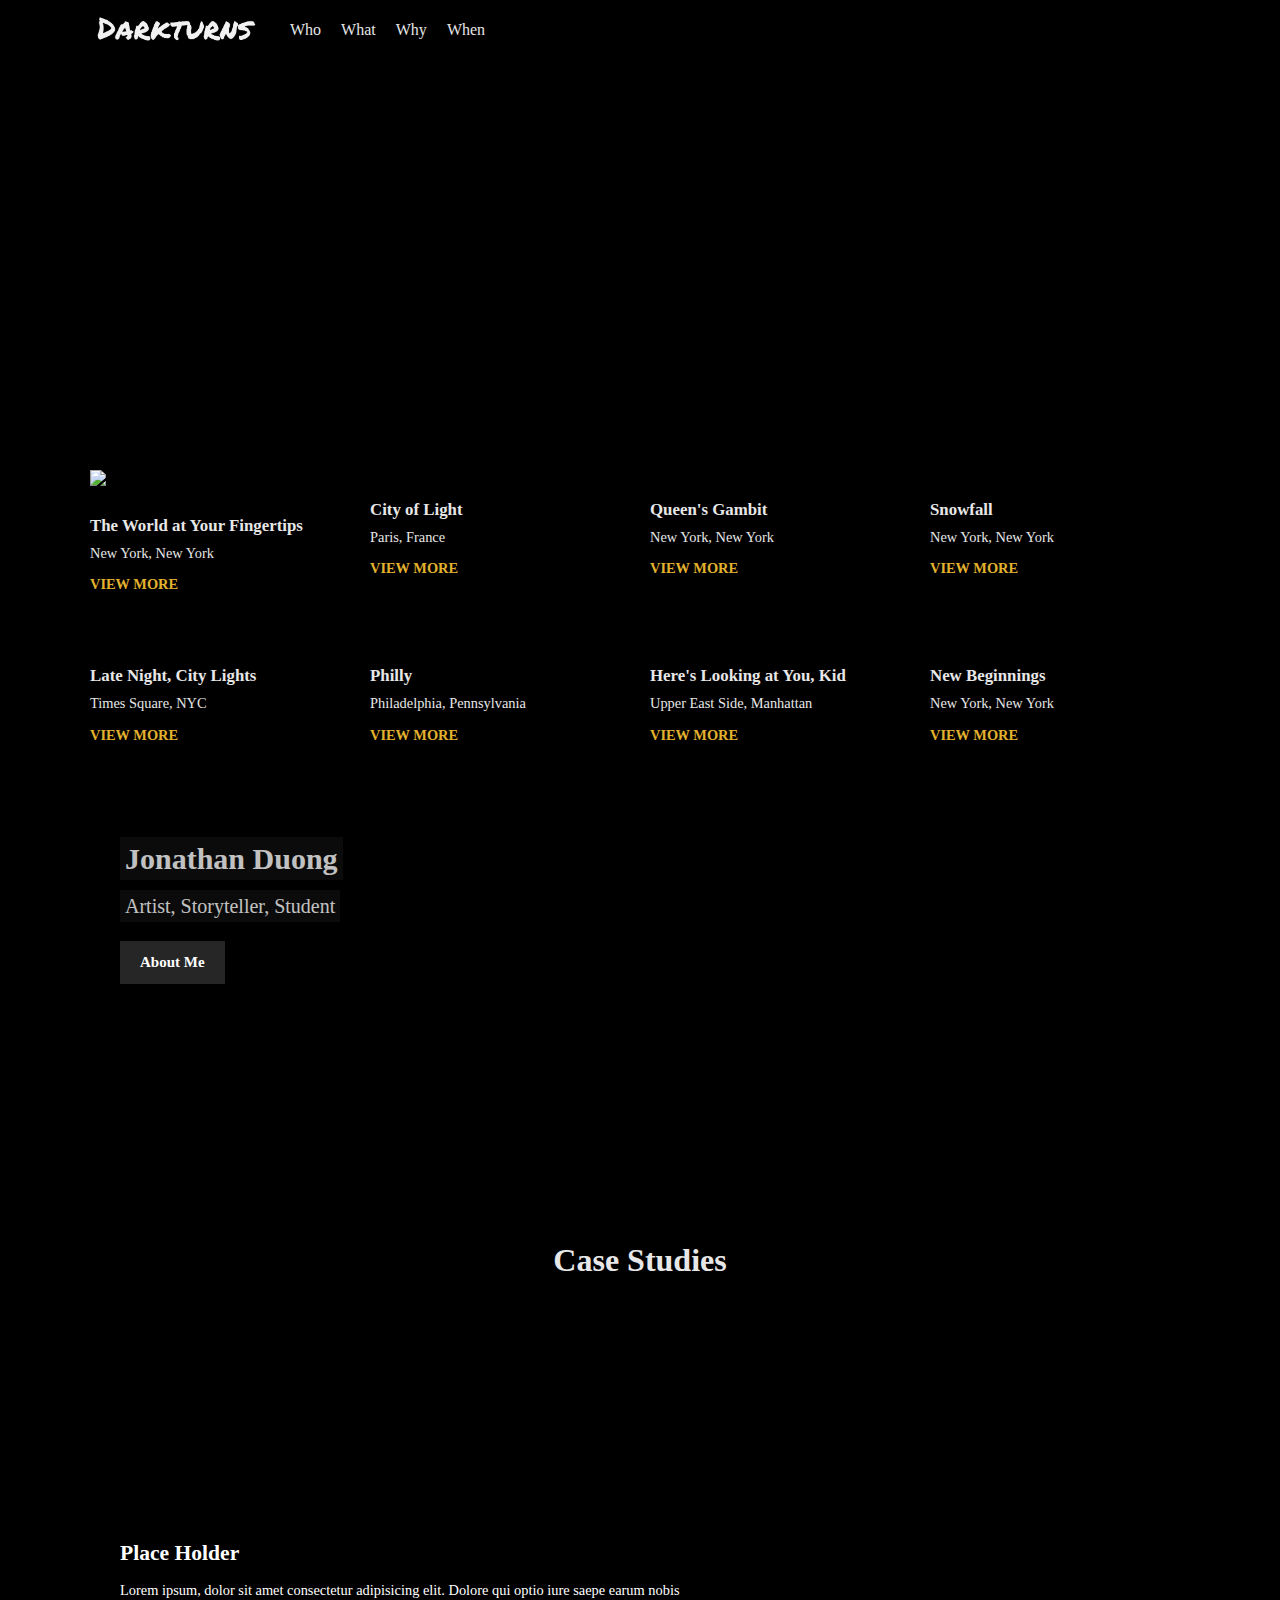
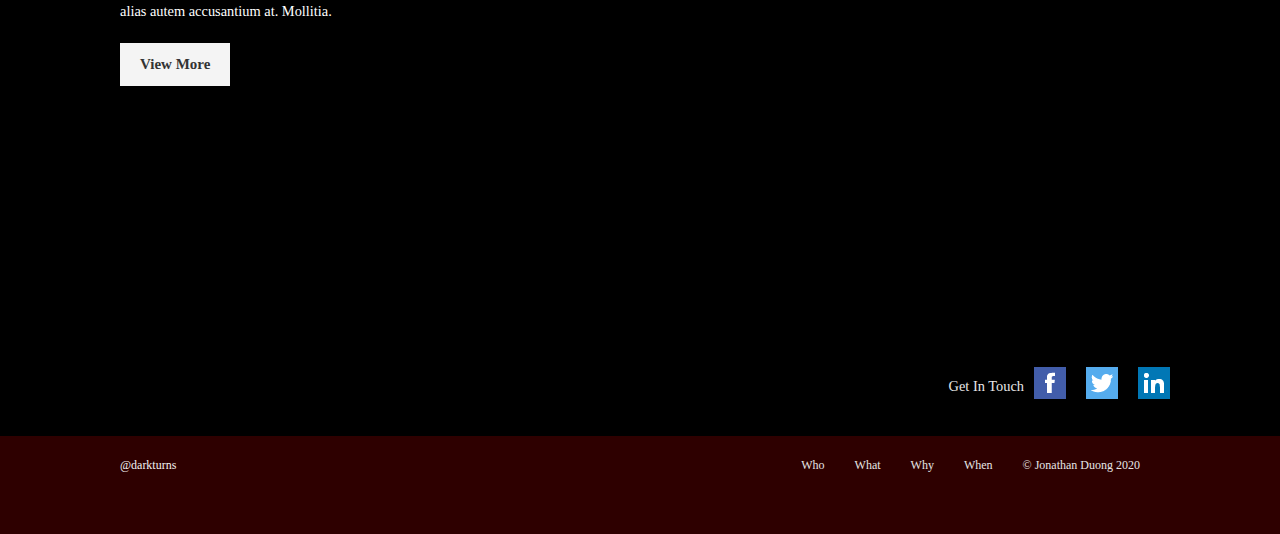
==== 1.4/index.html @ a40953c5 "Add files via upload" ====
<!DOCTYPE html>
<html lang="en">
<head>
    <!-- Please if there's a god this code will work. -->
    <meta charset="UTF-8">
    <meta name="viewport" content="width=device-width, initial-scale=1.0">
    <meta http-equiv="X-UA-Compatible" content="ie=edge">
    <meta name="viewport" content="width=device-width, initial-scale=1">
    <link rel="stylesheet" href="https://cdnjs.cloudflare.com/ajax/libs/font-awesome/5.12.1/css/all.min.css" integrity="sha256-mmgLkCYLUQbXn0B1SRqzHar6dCnv9oZFPEC1g1cwlkk=" crossorigin="anonymous" />
    <link rel="stylesheet" href="style.css">
    <link rel="stylesheet" href="https://use.typekit.net/cth2eto.css">
    <title>Portfolio | Jonathan Duong</title>
</head>
<body>
    <div class="menu-btn">
        <i class="fas fa-bars fa fa-2x"></i>
    </div>

    <div class="container">
        <!--Nav-->
        <nav class="main-nav">
            <img src="./images/logowhite.png" alt="Darkturns Logo" class="logo">

            <ul class="main-menu">
                <li id="menuWho"><a href="#">Who</a></li>
                <li><a href="./src/what.html">What</a></li>
                <li><a href="#">Why</a></li>
                <li><a href="#">When</a></li>
            </ul>

            <ul class="right-menu">
                <!--<li>
                    <a href="">
                        <i class="fas fa-search fa"></i>
                    </a>
                </li>-->
                <a href="https://www.instagram.com/darkturns/">
                    <i class="fab fa-instagram fa-2x"></i>
                </a>
            </ul>
        </nav>

        <!-- <div id="landing-area">
            <div id="box-left">
                <img src="./jpeg/whatIage1.jpg" class="whatImage">
            </div>
            <div id="box-right">
                <img src="./jpeg/whatImage3.jpg" class="whatImage">
            </div>
            <div id="box-3">
                <img src="./jpeg/whatImage6.jpg" class="whatImage">
            </div>
            <div id="box-4">
                <img src="./jpeg/whatImage5.jpg" class="whatImage">
            </div>
        </div> -->

        <!-- Showcase -->
        <header class="showcase">

        </header>

        <!-- Home Cards 1 -->
        <section class="home-cards">
            <div id="img1">
                <img src="./jpeg/cameron1.jpg"/>
                <h3>The World at Your Fingertips</h3>
                <p>
                    New York, New York
                </p>
                <a href="./src/world_at_your.html">View More <i class="fas fa-chevron-right"></i></a>
            </div>
            <div id="img2">
                <img src="./jpeg/parisnight1.jpg" alt="" />
                <h3>City of Light</h3>
                <p>
                    Paris, France
                </p>
                <a href="./src/city_of_light.html">View More <i class="fas fa-chevron-right"></i></a>
            </div>
            <div id="img3">
                <img src="./jpeg/card.jpg" alt="" />
                <h3>Queen's Gambit</h3>
                <p>
                    New York, New York
                </p>
                <a href="./src/queens_gambit.html">View More <i class="fas fa-chevron-right"></i></a>
            </div>
            <div id="img4">
                <img src="./jpeg/firststorm1.jpeg" alt="" />
                <h3>Snowfall</h3>
                <p>
                    New York, New York
                </p>
                <a href="./src/snowFall.html">View More <i class="fas fa-chevron-right"></i></a>
            </div>
        </section>

        <div id="opacityBackground" class="hidden"></div>
        <div id="modal" class="hidden">
            <ul id="modal_content">
                <div>
                    <img id="modal_image" src="./jpeg/profilecard.jpg" alt="">
                </div>
                <div id="modal_words_vertical_center">
                    <li class="modal_words">Creator</li>
                    <li class="modal_words">Dreamer</li>
                    <li class="modal_words">Problem Solver</li>
                    <li class="modal_words">Storyteller</li>
                    <li class="modal_words">Designer</li>
                </div>
            </ul>
            <div id="modal_bottom_layer">
                <img src="./jpeg/about-me-profile1.jpg" alt="">
            </div>
            <div id="modal_bottom_text">
                <ul>
                    <li>Create</li>
                    <li>Dream</li>
                    <li>Solve</li>
                    <li>Share</li>
                    <li>Design</li>
                </ul>
            </div>
            <div id="modal_bottom_i">
                <p>i</p>
            </div>
        </div>
        

        <!-- Home cards 2 -->
        <section class="home-cards">
                <div id="img5">
                    <img src="./jpeg/mad1.jpg" alt="" />
                    <h3>Late Night, City Lights</h3>
                    <p>
                        Times Square, NYC
                    </p>
                    <a href="#">View More <i class="fas fa-chevron-right"></i></a>
                </div>
                <div id="img6">
                    <img src="./jpeg/philly.jpg" alt="" />
                    <h3>Philly</h3>
                    <p>
                        Philadelphia, Pennsylvania
                    </p>
                    <a href="#">View More <i class="fas fa-chevron-right"></i></a>
                </div>
                <div id="img7">
                    <img src="./jpeg/kate4.jpg" alt="" />
                    <h3>Here's Looking at You, Kid</h3>
                    <p>
                        Upper East Side, Manhattan
                    </p>
                    <a href="#">View More <i class="fas fa-chevron-right"></i></a>
                </div>
                <div id="img8">
                    <img src="./jpeg/nyc1.jpg" alt="" />
                    <h3>New Beginnings</h3>
                    <p>
                        New York, New York
                    </p>
                    <a href="#">View More <i class="fas fa-chevron-right"></i></a>
                </div>
      </section>
 
        <!-- Bio -->
        <section class="bio">
            <div class="content">
                <h2><span>Jonathan Duong</span></h2>
                <p><span>
                    Artist, Storyteller, Student
                </span></p>
                <a href="#" class="btn">
                    About Me <i class="fas fa-chevron-right"></i>
                </a>
            </div>
        </section>      

        <!-- Home cards 3 -->
        <h1 id="case-studies">Case Studies</h1>
        <section class="home-cards-2">
                <div id="img9">
                    <img src="./jpeg/ui2_Page_1.jpg" alt="" />
                    <div class="overlay">
                        <h3>Suzanne Collin Books</h3>
                        <p>
                            User Interface II
                        </p>
                        <a href="https://xd.adobe.com/view/22cb7058-6b7f-4873-4891-d2a2aec5b127-54fa/?fullscreen">View More <i class="fas fa-chevron-right"></i></a>
                    </div>
                </div>
                <div id="img10">
                    <img src="./jpeg/lobbyPostersThumbNail.png" alt="" />
                    <div class="overlay">   
                        <h3>IDM Lobby Posters</h3>
                        <p>
                            Side Project
                        </p>
                        <a href="https://xd.adobe.com/view/8cfb2142-ea63-4641-657f-641713c46bcf-faca/">View More <i class="fas fa-chevron-right"></i></a>
                    </div> 
                </div>
                <div id="img11">
                    <img src="./jpeg/idm231_wireframe.png" alt="" />
                    <div class="overlay">
                        <h3>Zodiac TV</h3>
                        <p>
                            Scripting Wireframe
                        </p>
                        <a href="https://xd.adobe.com/view/a0ef5895-e88b-4332-7bb0-58dbfba40f3d-d6de/?fullscreen">View More <i class="fas fa-chevron-right"></i></a>
                    </div>
                </div>
                <div id="img12">
                    <img src="./jpeg/idm221_wireframe.png" alt="" />
                    <div class="overlay">   
                        <h3>Personal Porfolio Wireframe</h3>
                        <p>
                            Web Design II
                        </p>
                        <a href="https://xd.adobe.com/view/e1a5691c-d730-4701-5e35-45d254f9e482-9794/?fullscreen">View More <i class="fas fa-chevron-right"></i></a>
                    </div> 
                </div>
                <!--<div id="img7">
                    <img src="./jpeg/kate4.jpg" alt="" />
                    <h3>Here's Looking at You, Kid</h3>
                    <p>
                        Upper East Side, Manhattan
                    </p>
                    <a href="#">View More <i class="fas fa-chevron-right"></i></a>
                </div>
                <div id="img8">
                    <img src="./jpeg/nyc1.jpg" alt="" />
                    <h3>New Beginnings</h3>
                    <p>
                        New York, New York
                    </p>
                    <a href="#">View More <i class="fas fa-chevron-right"></i></a>
                </div>-->
        </section>

      <!-- Carbon -->
      <section class="carbon dark">
          <div class="content">
              <h2>Place Holder</h2>
              <p>
                Lorem ipsum, dolor sit amet consectetur adipisicing elit. Dolore qui optio iure saepe earum nobis alias autem accusantium at. Mollitia.
              </p>
              <a href="#" class="btn">
                    View More <i class="fas fa-chevron-right"></i>
                </a>
                <!--<video poster="PATH-TO-STILL-IMAGE" autoplay="autoplay" loop="loop" controls="controls" width="640" height="360">
                    <source src="PATH-TO-VIDEO" type="video/mp4"></video>-->
          </div>

      </section>

      <!-- Follow -->

      <section class="follow">
          <p>Get In Touch</p>
          <a href="www.instagram.com/darkturns">
            <img src="./images/social-fb.png" alt="facebook">
            </a>
          <a href="www.instagram.com/darkturns">
            <img src="./images/social-twitter.png" alt="twitter">
            </a>
          <a href="www.instagram.com/darkturns">
            <img src="./images/social-linkedin.png" alt="linkedin">
            </a>
      </section>
    </div>

      <!-- Footer -->
      <footer class="footer">
          <div class="footer-inner">
              <div><i class="fas fa-globe-americas fa-2x"></i> &#64;darkturns </div>
              <ul>
                <li><a>Who</a></li>
                <li><a href="#">What</a></li>
                <li><a href="#">Why</a></li>
                <li><a href="#">When</a></li>
                <li><a href="#">&copy; Jonathan Duong 2020</a></li>
              </ul>
          </div>
      </footer>
</body>
<script src="main.js" type="text/javascript"></script>
</html>
---- 1.4/style.css ----
* {
    box-sizing: border-box;
    margin: 0;
    padding: 0;
}

@font-face {
    font-family: 'league_spartanbold';
    src: url('/leaguespartan-bold-webfont.woff') format('woff2'),
         url('/leaguespartan-bold-webfont.woff2') format('woff');
    font-weight: normal;
    font-style: normal;
}

@font-face {
    font-family: 'american_typewriter';
    src: url('/American\ Typewriter\ Regular.eot') format('eot'), 
        url('/American\ Typewriter\ Regular.eot\ 2') format('eot');
    font-weight: normal;
    font-style: normal;
}

@font-face {
    font-family: 'phosphateinlineroman';
    src: url('phosphateinline-webfont.woff2') format('woff2'),
         url('phosphateinline-webfont.woff') format('woff'),
         url('phosphateinline-webfont.ttf') format('ttf');
    font-weight: normal;
    font-style: normal;
}

body {
    font-family: futura-pt, league_spartanbold;
    background: rgb(0, 0, 0);
    color: rgb(231, 231, 231);
    font-size: .9rem;
    line-height: 1.5;
}

a {
    color: #e6e6e6;
    text-decoration: none;
}

ul {
    list-style: none;
}

.container {
    width: 90%;
    max-width: 1100px;
    margin: auto;
}

/* Nav */
.main-nav {
    display: flex;
    align-items: center;
    height: 60px;
    padding: 20px 0;
    font-size: 1rem;
    justify-content: space-between;
}

.main-nav .logo {
    width: 170px;
}

.main-nav ul {
    display: flex;
}

.main-nav ul li {
    padding: 0 10px;
}
/* hover underline spacing */
.main-nav ul li a {
    padding-bottom: 2px;
}
/* hover underline */
.main-nav ul li a:hover {
    border-bottom: 2px solid rgb(226, 178, 46);
}

.main-nav ul.main-menu {
    flex: 1;
    margin-left: 20px;
}
/* Hamburger */
.menu-btn {
    cursor: pointer;
    position: absolute;
    top: 15px;
    right: 30px;
    z-index: 2;
    display: none;
}
 /* button */
.btn {
    cursor: pointer;
    display: inline-block;
    border: 0;
    font-weight: bold;
    padding: 10px 20px;
    background: #262626;
    color: #fff;
    font-size: 15px;
}
/* button hover */
.btn:hover {
    opacity: 0.9;
}

.dark {
    color: #fff;
}

.dark .btn {
    background: #f4f4f4;
    color: #333;
}

/* Showcase */
.showcase {
    /* margin-top: 95vh; */
    width: 100%;
    height: 390px;
    background: url('./background/WD_mainBG.jpg') no-repeat center center/cover;
    display: flex;
    flex-direction: column;
    align-items: center;
    text-align: center;
    justify-content: flex-end;
    padding-bottom: 50px;
    margin-bottom: 20px;
    transition: ease-out .14s;
}

.showcase:hover {
    background: url('./background/WD_mainBG_flash.jpg') no-repeat center center/cover;
}

.showcase h2, .showcase p {
    margin-bottom: 10px;
}

.showcase .btn {
    margin-top: 20px;
}

/* Home Cards */
.home-cards {
    display: grid;
    grid-template-columns: repeat(4, 1fr);
    grid-gap: 20px;
    margin-bottom: 40px;
    z-index: 1;
}

.home-cards img, .home-cards-2 img {
    width: 100%;
    margin-bottom: 20px;
}

.home-cards h3, .home-cards-2 h3 {
    margin-bottom: 5px;
}

.home-cards a, .home-cards-2 a {
    display: inline-block;
    padding-top: 10px;
    color: rgb(226, 178, 46);
    text-transform: uppercase;
    font-weight: bold;
}

.home-cards a:hover i {
    margin-left: 10px;
}

.home-cards-2 a:hover {
    color: #e6e6e6;
}
/*
@media(min-width: 901px) {
    .home-cards-2 p {
        font-size: 2rem;
    }

    .home-cards-2 h3 {
        padding: 270px 0 0 0;
        font-size: 2rem;
    }
}

@media(max-width: 900px) {
    .home-cards-2 p {
        font-size: 2rem;
    }

    .home-cards-2 h3 {
        padding: 200px 0 0 0;
        font-size: 2rem;
    }
}*/

@media(min-width: 701px) {
    .home-cards-2 p {
        font-size: 1.5rem;
    }

    .home-cards-2 h3 {
        padding: 50px 0 0 0;
        font-size: 1.5rem;
    }
}

@media(min-width: 701px) {
    #img1, #img2, #img3, #img4, #img5, #img6, #img7, #img8, #img9, #img10, #img11, #img12 {
        -webkit-transform: scale(1);
        transform: scale(1);
        -webkit-transition: .3s ease-in-out;
        transition: .3s ease-in-out;
    }

    #img1:hover, #img2:hover, #img3:hover, #img4:hover, #img5:hover, #img6:hover, #img7:hover, #img8:hover, #img9:hover, #img10:hover, #img11:hover, #img12:hover {
        -webkit-transform: scale(1.1);
        transform: scale(1.05);
    }
    .overlay {
        background-color: rgba(0, 0, 0, 0.445);
        position: absolute;
        height: 100%;
        width: 100%;
        top: 50%;
        left: 50%;
        -webkit-transform: translate(-50%, -50%);
        -ms-transform: translate(-50%, -50%);
        transform: translate(-50%, -50%);
        text-align: center;
        opacity: 0;
    }
    
    .overlay:hover {
        opacity: 1;
    }
}

/* Home Cards 2 */
.home-cards-2 {
    display: grid;
    grid-template-columns: repeat(2, 1fr);
    grid-gap: 20px;
    margin-bottom: 40px;
    z-index: 1;
}

/* Bio */
.bio {
    height: 400px;
    width: 100%;
    background: url('./jpeg/about-me-profile5.jpg') no-repeat center center/cover;
    margin-bottom: 20px;
}

.bio .content {
    width: 40%;
    padding: 50px 0 0 30px;
    font-size: 20px;
}

.bio .content a.btn:hover {
    background: rgb(226, 178, 46);
}

.bio div.content h2 span, .bio div.content p span {
    color: #f2f2f2;
    background: #0e0e0e;
    opacity: 0.8;
    padding: 5px;
}

.bio p, .carbon p {
    margin: 10px 0 20px;
}

/* Carbon */
.carbon {
    height: 500px;
    width: 100%;
    background: url('./jpeg/pc3.jpg') no-repeat center center/cover;
}

.carbon .content {
    width: 55%;
    padding: 100px 0 0 30px;
}



h1 {
    text-align: center;
    font-size: 2rem;
    margin: 50px 0 40px 0;
}

/* Follow */

.follow {
    display: flex;
    align-items: center;
    justify-content: flex-end;
    margin: 30px 0 30px;
}
.follow * {
     margin-right: 10px; 
 }

 /* Links */
.links {
     background: #f2f2f2;
     color: #616161;
     font-size: 12px;
     padding: 35px 0;
 }

.links-inner {
     max-width: 1100px;
     margin: 0 auto;
     padding: 0 20px;
     display: grid;
     grid-template-columns: repeat(4, 1fr);
     grid-gap: 10px;
     align-items: flex-start;
     justify-content: center;
 }

.links li {
     line-height: 2.8;
 }
 /* Hover on Right-Menu */
 .fa-instagram:hover{
    color:rgb(226, 178, 46) !important;
 }

 /* Footer */
.footer {
     background: #2E0000;
     color: #f2f2f2;
     font-size: 12px;
     padding: 20px 0;
 }

.footer-inner {
     max-width: 1100px;
     margin: 0 auto;
     padding: 0 20px 0 20px;
     display: flex;
     align-items: center;
     justify-content: space-between;
 }

.footer div {
     margin-bottom: 20px;
     display: flex;
     align-items: center;
 }

.footer div i {
    margin-right: 10px;
}

.footer ul {
     display: flex;
     flex-wrap: wrap;
 }

.footer li {
     margin-right: 30px;
     margin-bottom: 20px;
 }

 @media(max-width: 700px) {
    .menu-btn {
        display: block;
    }

    .menu-btn:hover {
        opacity: 0.5;
    }

    .main-nav ul.right-menu {
        margin-right: 50px;
    }

    .main-nav ul.main-menu {
        display: block;
        position: fixed;
        top: 0;
        left: 0;
        background: rgb(17, 17, 17);
        width: 50%;
        height: 100vh;
        transform: translateX(-500px);
        border-right: rgba(204, 204, 204, 0.479) 1px solid;
        opacity: 0.9;
        padding: 30px;
        z-index: 1001;
    }

    .main-nav ul.main-menu li {
        padding: 10px;
        border-bottom: rgb(226, 178, 46) 1px solid;
        font-size: 1.8rem;
    }

    .main-nav ul.main-menu li a {
        color: rgb(236, 236, 236);
    }

    /*.main-nav ul.main-menu li:last-child {
        border-bottom: 0;
    }*/

    .main-nav ul.main-menu li:first-child {
        border-top: 0;
    }

    .main-nav ul.main-menu.show {
        transform: translateX(-20px);
    }

    .home-cards {
         grid-template-columns: repeat(2, 1fr);
    }

    .bio .content p {
         display: none;
    }

    .bio .content h2 {
         margin-bottom: 20px;
    }

    .carbon .content {
         width: 85%
    }

    .links .links-inner {
         grid-template-columns: repeat(2, 1fr);
    }
 }

 @media(max-width: 500px) {
    .home-cards, .home-cards-2 {
        grid-template-columns: 1fr;
    }

    .links .links-inner {
        grid-template-columns: 1fr;
    }

    .links .links-inner ul {
        margin-bottom: 20px;
    }
 }
/* Modal */

@media(min-width:701px) {
    #modal {
        zoom: 1.15;
        -moz-transform: scale(1.15);
        position: absolute;
        left: 0px;
        top: 0px;
        right: 0px;
        bottom: 0px;
        margin: auto;
        text-align: middle;
    }
}

@media(max-width:700px) {
    #modal {
        zoom: 0.80;
        -moz-transform: scale(0.80);
        position: absolute;
        left: 0px;
        top: 0px;
        right: 0px;
        bottom: 0px;
        margin: auto;
        text-align: middle;
    }
}

@media(max-width:500px) {
    #modal {
        zoom: 0.55;
        -moz-transform: scale(0.55);
        position: absolute;
        left: 0px;
        top: 0px;
        right: 0px;
        bottom: 0px;
        margin: auto;
        text-align: middle;
    }
}

  #modal {
    z-index: 1000;
    width: 600px;
    height: 390px;
    background-color: black;
    animation: fadeIn 1s, slideIn 1.5s linear;
    border-radius: 10px;
    box-shadow: 0px 0px 10px rgb(46, 214, 226);
  }

  #modal:hover {
    box-shadow: 0px 0px 50px rgb(46, 214, 226);
  }

  #modal_image {
    height: 390px;
    width: 100%;
    border-radius: 10px;
  }

  .modal_words {
      font-family: Phosphate; 
      text-align: center;
      font-size: 1.5rem;
  }

  #modal_words_vertical_center {
      background-color: black;
      padding: 2rem 0;
      position: absolute;
      top: 17%;
      right: 10%;
  }

    #modal_content {
        position: absolute;
        column-count: 2;
        height: 100%;
        width: 100%;
        top: 50%;
        left: 50%;
        -webkit-transform: translate(-50%, -50%);
        -ms-transform: translate(-50%, -50%);
        transform: translate(-50%, -50%);
        text-align: center;
        opacity: 1;
        z-index: 30;
    }

    #modal_content:hover {
        opacity: 0;
    }

    #modal_bottom_layer img {
        column-count: 2;
        height: 390px;
        width: 49%;
        border-radius: 10px;
    }

    #modal_bottom_text ul {
        font-family: Phosphate;
        font-size: 1.5rem;
        text-align: center;
        position: relative;
        left: 150px;
        bottom: 298px;
    }

    #modal_bottom_i p {
        font-family: american_typewriter;
        color: aqua;
        font-size: 18rem;
        text-align: center;
        position: relative;
        left: 150px;
        bottom: 600px;
        z-index: -100;
    }

  @keyframes slideIn {
    0% {
      transform: translateY(400px);
      animation-timing-function: ease-out;
    }
    60% {
      transform: translateY(-30px);
      animation-timing-function: ease-in;
    }
    80% {
      transform: translateY(10px);
      animation-timing-function: ease-out;
    }
    100% {
      transform: translateY(0px);
      animation-timing-function: ease-in;
    }
  }
  
  @keyframes fadeIn {
    0% {
      opacity: 0;
    }
    100% {
      opacity: 1;
    }
  }


.hidden {
    display: none;
}

#opacityBackground {
    cursor: pointer;
    position: fixed;
    top: 0;
    left: 0;
    z-index: 8;
    width: 100vw;
    height: 100vh;
    background-color: rgba(0, 0, 0, 0.801);
}

/* Split Box */
.whatImage {
    height: 100%;
}
#landing-area {
    position: absolute;
    margin: 0 auto;

}
#box-left {
    width: 20vw;
    height: 92vh;
    float: left;
    clip-path: polygon(0 0, calc(100% - 10vh) 0, 100% 100%, 0 100%);
    -webkit-clip-path: polygon(0 0, calc(100% - 10vh) 0, 100% 100%, 0 100%);
    margin-right: -4.2vh;
    /* background-image: url('./jpeg/whatImage1.jpg'); */
    text-align: center;
    object-fit: fill;
}
#box-right {
    width: 24.8vw;
    height: 92vh;
    float: left;
    clip-path: polygon(0 0, 100% 0, 100% 100%, calc(0% + 10vh) 100%);
    -webkit-clip-path: polygon(0 0, calc(100% - 10vh) 0, 100% 100%, calc(0% + 10vh) 100%);
    margin-left: -4.2vh;
    /* background-image: url('./jpeg/whatImage2.jpg');
    background-repeat:no-repeat; */
    text-align: center;
    object-fit: fill;
}
#box-3 {
    width: 24.8vw;
    height: 92vh;
    float: left;
    clip-path: polygon(0 0, 100% 0, 100% 100%, calc(0% + 10vh) 100%);
    -webkit-clip-path: polygon(0 0, calc(100% - 10vh) 0, 100% 100%, calc(0% + 10vh) 100%);
    margin-left: -8.4vh;
    text-align: center;
    object-fit: fill;
}
#box-4 {
    width: 20vw;
    height: 92vh;
    float: right;
    clip-path: polygon(0 0, 100% 0, 100% 100%, calc(0% + 10vh) 100%);
    -webkit-clip-path: polygon(0 0, 100% 0, 100% 100%, calc(0% + 10vh) 100%);
    margin-left: -8.4vh;
    text-align: center;
    object-fit: fill;
}

@media (max-width: 500px) {
    .showcase {
        height: 17rem;
        width: 100%;
    }
}
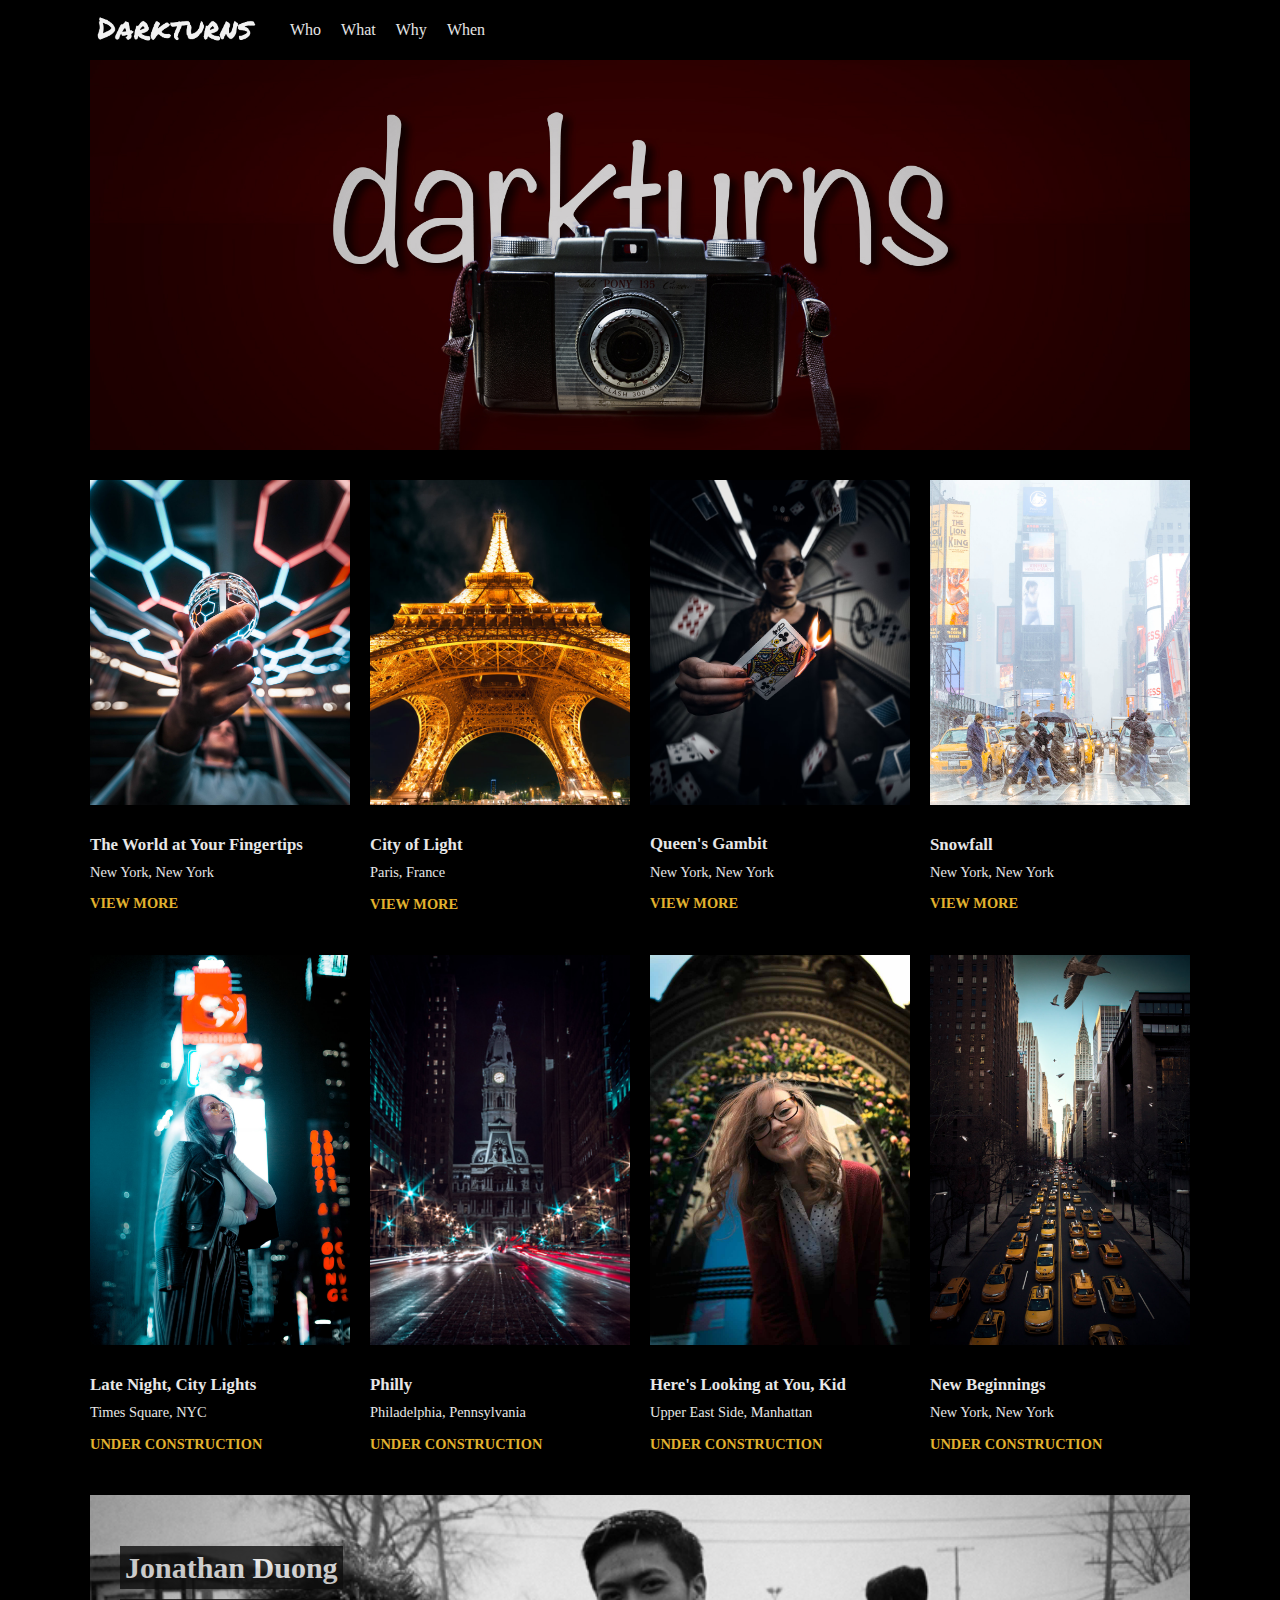
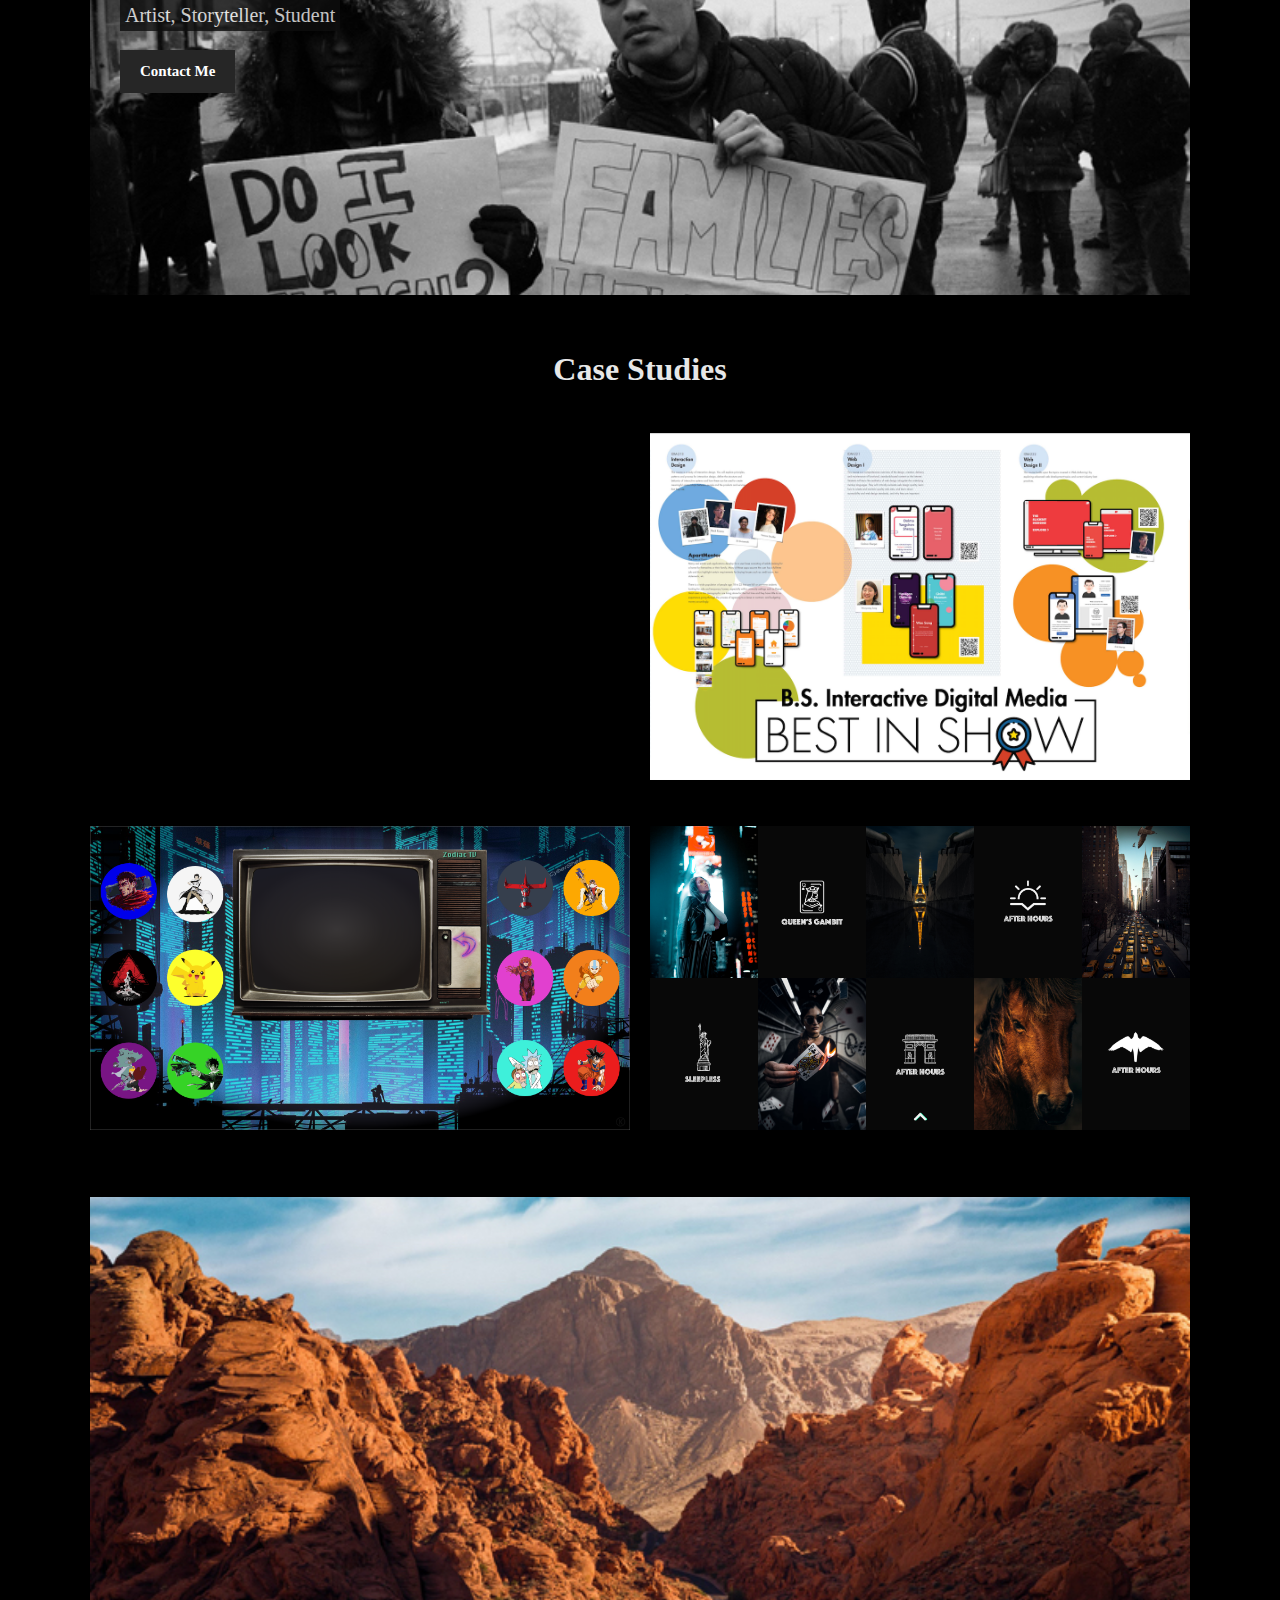
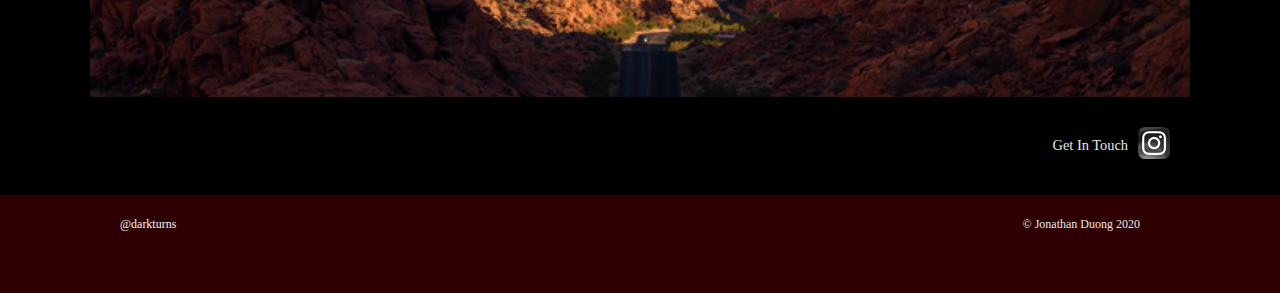
==== commit c1afa51f: "Add files via upload" ====
--- a/1.4/index.html
+++ b/1.4/index.html
@@ -1,16 +1,19 @@
 <!DOCTYPE html>
 <html lang="en">
+
 <head>
     <!-- Please if there's a god this code will work. -->
     <meta charset="UTF-8">
     <meta name="viewport" content="width=device-width, initial-scale=1.0">
     <meta http-equiv="X-UA-Compatible" content="ie=edge">
     <meta name="viewport" content="width=device-width, initial-scale=1">
-    <link rel="stylesheet" href="https://cdnjs.cloudflare.com/ajax/libs/font-awesome/5.12.1/css/all.min.css" integrity="sha256-mmgLkCYLUQbXn0B1SRqzHar6dCnv9oZFPEC1g1cwlkk=" crossorigin="anonymous" />
+    <link rel="stylesheet" href="https://cdnjs.cloudflare.com/ajax/libs/font-awesome/5.12.1/css/all.min.css"
+        integrity="sha256-mmgLkCYLUQbXn0B1SRqzHar6dCnv9oZFPEC1g1cwlkk=" crossorigin="anonymous" />
     <link rel="stylesheet" href="style.css">
     <link rel="stylesheet" href="https://use.typekit.net/cth2eto.css">
     <title>Portfolio | Jonathan Duong</title>
 </head>
+
 <body>
     <div class="menu-btn">
         <i class="fas fa-bars fa fa-2x"></i>
@@ -24,8 +27,8 @@
             <ul class="main-menu">
                 <li id="menuWho"><a href="#">Who</a></li>
                 <li><a href="./src/what.html">What</a></li>
-                <li><a href="#">Why</a></li>
-                <li><a href="#">When</a></li>
+                <li><a href="./src/why.html">Why</a></li>
+                <li><a href="./src/when.html">When</a></li>
             </ul>
 
             <ul class="right-menu">
@@ -63,7 +66,7 @@
         <!-- Home Cards 1 -->
         <section class="home-cards">
             <div id="img1">
-                <img src="./jpeg/cameron1.jpg"/>
+                <a href="./src/world_at_your.html"><img src="./jpeg/cameron1.jpg" alt="NYC subway portrait" /></a>
                 <h3>The World at Your Fingertips</h3>
                 <p>
                     New York, New York
@@ -71,7 +74,7 @@
                 <a href="./src/world_at_your.html">View More <i class="fas fa-chevron-right"></i></a>
             </div>
             <div id="img2">
-                <img src="./jpeg/parisnight1.jpg" alt="" />
+                <a href="./src/city_of_light.html"><img src="./jpeg/parisnight1.jpg" alt="paris at night" /></a>
                 <h3>City of Light</h3>
                 <p>
                     Paris, France
@@ -79,7 +82,7 @@
                 <a href="./src/city_of_light.html">View More <i class="fas fa-chevron-right"></i></a>
             </div>
             <div id="img3">
-                <img src="./jpeg/card.jpg" alt="" />
+                <a href="./src/queens_gambit.html"><img src="./jpeg/card.jpg" alt="NYC portrait, Lower Manhattan" /></a>
                 <h3>Queen's Gambit</h3>
                 <p>
                     New York, New York
@@ -87,7 +90,7 @@
                 <a href="./src/queens_gambit.html">View More <i class="fas fa-chevron-right"></i></a>
             </div>
             <div id="img4">
-                <img src="./jpeg/firststorm1.jpeg" alt="" />
+                <a href="./src/snowFall.html"><img src="./jpeg/firststorm1.jpeg" alt="NYC Snowstorm, Time Square" /></a>
                 <h3>Snowfall</h3>
                 <p>
                     New York, New York
@@ -126,101 +129,105 @@
                 <p>i</p>
             </div>
         </div>
-        
+
 
         <!-- Home cards 2 -->
         <section class="home-cards">
-                <div id="img5">
-                    <img src="./jpeg/mad1.jpg" alt="" />
-                    <h3>Late Night, City Lights</h3>
-                    <p>
-                        Times Square, NYC
-                    </p>
-                    <a href="#">View More <i class="fas fa-chevron-right"></i></a>
-                </div>
-                <div id="img6">
-                    <img src="./jpeg/philly.jpg" alt="" />
-                    <h3>Philly</h3>
-                    <p>
-                        Philadelphia, Pennsylvania
-                    </p>
-                    <a href="#">View More <i class="fas fa-chevron-right"></i></a>
-                </div>
-                <div id="img7">
-                    <img src="./jpeg/kate4.jpg" alt="" />
-                    <h3>Here's Looking at You, Kid</h3>
-                    <p>
-                        Upper East Side, Manhattan
-                    </p>
-                    <a href="#">View More <i class="fas fa-chevron-right"></i></a>
-                </div>
-                <div id="img8">
-                    <img src="./jpeg/nyc1.jpg" alt="" />
-                    <h3>New Beginnings</h3>
-                    <p>
-                        New York, New York
-                    </p>
-                    <a href="#">View More <i class="fas fa-chevron-right"></i></a>
-                </div>
-      </section>
- 
+            <div id="img5">
+                <img src="./jpeg/mad1.jpg" alt="" />
+                <h3>Late Night, City Lights</h3>
+                <p>
+                    Times Square, NYC
+                </p>
+                <a href="#">Under Construction <i class="fas fa-chevron-right"></i></a>
+            </div>
+            <div id="img6">
+                <img src="./jpeg/philly.jpg" alt="" />
+                <h3>Philly</h3>
+                <p>
+                    Philadelphia, Pennsylvania
+                </p>
+                <a href="#">Under Construction <i class="fas fa-chevron-right"></i></a>
+            </div>
+            <div id="img7">
+                <img src="./jpeg/kate4.jpg" alt="" />
+                <h3>Here's Looking at You, Kid</h3>
+                <p>
+                    Upper East Side, Manhattan
+                </p>
+                <a href="#">Under Construction <i class="fas fa-chevron-right"></i></a>
+            </div>
+            <div id="img8">
+                <img src="./jpeg/nyc1.jpg" alt="" />
+                <h3>New Beginnings</h3>
+                <p>
+                    New York, New York
+                </p>
+                <a href="#">Under Construction <i class="fas fa-chevron-right"></i></a>
+            </div>
+        </section>
+
         <!-- Bio -->
         <section class="bio">
             <div class="content">
                 <h2><span>Jonathan Duong</span></h2>
                 <p><span>
-                    Artist, Storyteller, Student
-                </span></p>
-                <a href="#" class="btn">
-                    About Me <i class="fas fa-chevron-right"></i>
+                        Artist, Storyteller, Student
+                    </span></p>
+                <a href="./src/when.html" class="btn">
+                    Contact Me <i class="fas fa-chevron-right"></i>
                 </a>
             </div>
-        </section>      
+        </section>
 
         <!-- Home cards 3 -->
         <h1 id="case-studies">Case Studies</h1>
         <section class="home-cards-2">
-                <div id="img9">
-                    <img src="./jpeg/ui2_Page_1.jpg" alt="" />
-                    <div class="overlay">
-                        <h3>Suzanne Collin Books</h3>
-                        <p>
-                            User Interface II
-                        </p>
-                        <a href="https://xd.adobe.com/view/22cb7058-6b7f-4873-4891-d2a2aec5b127-54fa/?fullscreen">View More <i class="fas fa-chevron-right"></i></a>
-                    </div>
-                </div>
-                <div id="img10">
-                    <img src="./jpeg/lobbyPostersThumbNail.png" alt="" />
-                    <div class="overlay">   
-                        <h3>IDM Lobby Posters</h3>
-                        <p>
-                            Side Project
-                        </p>
-                        <a href="https://xd.adobe.com/view/8cfb2142-ea63-4641-657f-641713c46bcf-faca/">View More <i class="fas fa-chevron-right"></i></a>
-                    </div> 
-                </div>
-                <div id="img11">
-                    <img src="./jpeg/idm231_wireframe.png" alt="" />
-                    <div class="overlay">
-                        <h3>Zodiac TV</h3>
-                        <p>
-                            Scripting Wireframe
-                        </p>
-                        <a href="https://xd.adobe.com/view/a0ef5895-e88b-4332-7bb0-58dbfba40f3d-d6de/?fullscreen">View More <i class="fas fa-chevron-right"></i></a>
-                    </div>
-                </div>
-                <div id="img12">
-                    <img src="./jpeg/idm221_wireframe.png" alt="" />
-                    <div class="overlay">   
-                        <h3>Personal Porfolio Wireframe</h3>
-                        <p>
-                            Web Design II
-                        </p>
-                        <a href="https://xd.adobe.com/view/e1a5691c-d730-4701-5e35-45d254f9e482-9794/?fullscreen">View More <i class="fas fa-chevron-right"></i></a>
-                    </div> 
-                </div>
-                <!--<div id="img7">
+            <div id="img9">
+                <img src="./jpeg/ui2_Page_1.jpg" alt="" />
+                <div class="overlay">
+                    <h3>Suzanne Collin Books</h3>
+                    <p>
+                        User Interface II
+                    </p>
+                    <a href="https://xd.adobe.com/view/22cb7058-6b7f-4873-4891-d2a2aec5b127-54fa/?fullscreen">View More
+                        <i class="fas fa-chevron-right"></i></a>
+                </div>
+            </div>
+            <div id="img10">
+                <img src="./jpeg/lobbyPostersThumbNail.png" alt="" />
+                <div class="overlay">
+                    <h3>IDM Lobby Posters</h3>
+                    <p>
+                        Side Project
+                    </p>
+                    <a href="https://xd.adobe.com/view/8cfb2142-ea63-4641-657f-641713c46bcf-faca/">View More <i
+                            class="fas fa-chevron-right"></i></a>
+                </div>
+            </div>
+            <div id="img11">
+                <img src="./jpeg/idm231_wireframe.png" alt="" />
+                <div class="overlay">
+                    <h3>Zodiac TV</h3>
+                    <p>
+                        Scripting Wireframe
+                    </p>
+                    <a href="https://xd.adobe.com/view/a0ef5895-e88b-4332-7bb0-58dbfba40f3d-d6de/?fullscreen">View More
+                        <i class="fas fa-chevron-right"></i></a>
+                </div>
+            </div>
+            <div id="img12">
+                <img src="./jpeg/idm221_wireframe.png" alt="" />
+                <div class="overlay">
+                    <h3>Personal Porfolio Wireframe</h3>
+                    <p>
+                        Web Design II
+                    </p>
+                    <a href="https://xd.adobe.com/view/e1a5691c-d730-4701-5e35-45d254f9e482-9794/?fullscreen">View More
+                        <i class="fas fa-chevron-right"></i></a>
+                </div>
+            </div>
+            <!--<div id="img7">
                     <img src="./jpeg/kate4.jpg" alt="" />
                     <h3>Here's Looking at You, Kid</h3>
                     <p>
@@ -238,51 +245,51 @@
                 </div>-->
         </section>
 
-      <!-- Carbon -->
-      <section class="carbon dark">
-          <div class="content">
-              <h2>Place Holder</h2>
-              <p>
-                Lorem ipsum, dolor sit amet consectetur adipisicing elit. Dolore qui optio iure saepe earum nobis alias autem accusantium at. Mollitia.
-              </p>
-              <a href="#" class="btn">
+        <!-- Carbon -->
+        <section class="carbon dark">
+            <div class="content">
+                <!-- <h2>Place Holder</h2>
+                <p>
+                    Lorem ipsum, dolor sit amet consectetur adipisicing elit. Dolore qui optio iure saepe earum nobis
+                    alias autem accusantium at. Mollitia.
+                </p>
+                <a href="#" class="btn">
                     View More <i class="fas fa-chevron-right"></i>
-                </a>
-                <!--<video poster="PATH-TO-STILL-IMAGE" autoplay="autoplay" loop="loop" controls="controls" width="640" height="360">
-                    <source src="PATH-TO-VIDEO" type="video/mp4"></video>-->
-          </div>
-
-      </section>
-
-      <!-- Follow -->
-
-      <section class="follow">
-          <p>Get In Touch</p>
-          <a href="www.instagram.com/darkturns">
-            <img src="./images/social-fb.png" alt="facebook">
+                </a> -->
+            </div>
+
+        </section>
+
+        <!-- Follow -->
+
+        <section class="follow">
+            <p>Get In Touch</p>
+            <a href="www.instagram.com/darkturns">
+                <img src="./images/social-fb.png" alt="facebook">
             </a>
-          <a href="www.instagram.com/darkturns">
-            <img src="./images/social-twitter.png" alt="twitter">
+            <!-- <a href="www.instagram.com/darkturns">
+                <img src="./images/social-twitter.png" alt="twitter">
             </a>
-          <a href="www.instagram.com/darkturns">
-            <img src="./images/social-linkedin.png" alt="linkedin">
-            </a>
-      </section>
+            <a href="www.instagram.com/darkturns">
+                <img src="./images/social-linkedin.png" alt="linkedin">
+            </a> -->
+        </section>
     </div>
 
-      <!-- Footer -->
-      <footer class="footer">
-          <div class="footer-inner">
-              <div><i class="fas fa-globe-americas fa-2x"></i> &#64;darkturns </div>
-              <ul>
-                <li><a>Who</a></li>
-                <li><a href="#">What</a></li>
+    <!-- Footer -->
+    <footer class="footer">
+        <div class="footer-inner">
+            <div><i class="fas fa-globe-americas fa-2x"></i> &#64;darkturns </div>
+            <ul>
+                <!-- <li><a>Who</a></li>
+                <li><a href="./src/what.html">What</a></li>
                 <li><a href="#">Why</a></li>
-                <li><a href="#">When</a></li>
+                <li><a href="./src/when.html">When</a></li> -->
                 <li><a href="#">&copy; Jonathan Duong 2020</a></li>
-              </ul>
-          </div>
-      </footer>
+            </ul>
+        </div>
+    </footer>
 </body>
 <script src="main.js" type="text/javascript"></script>
+
 </html>